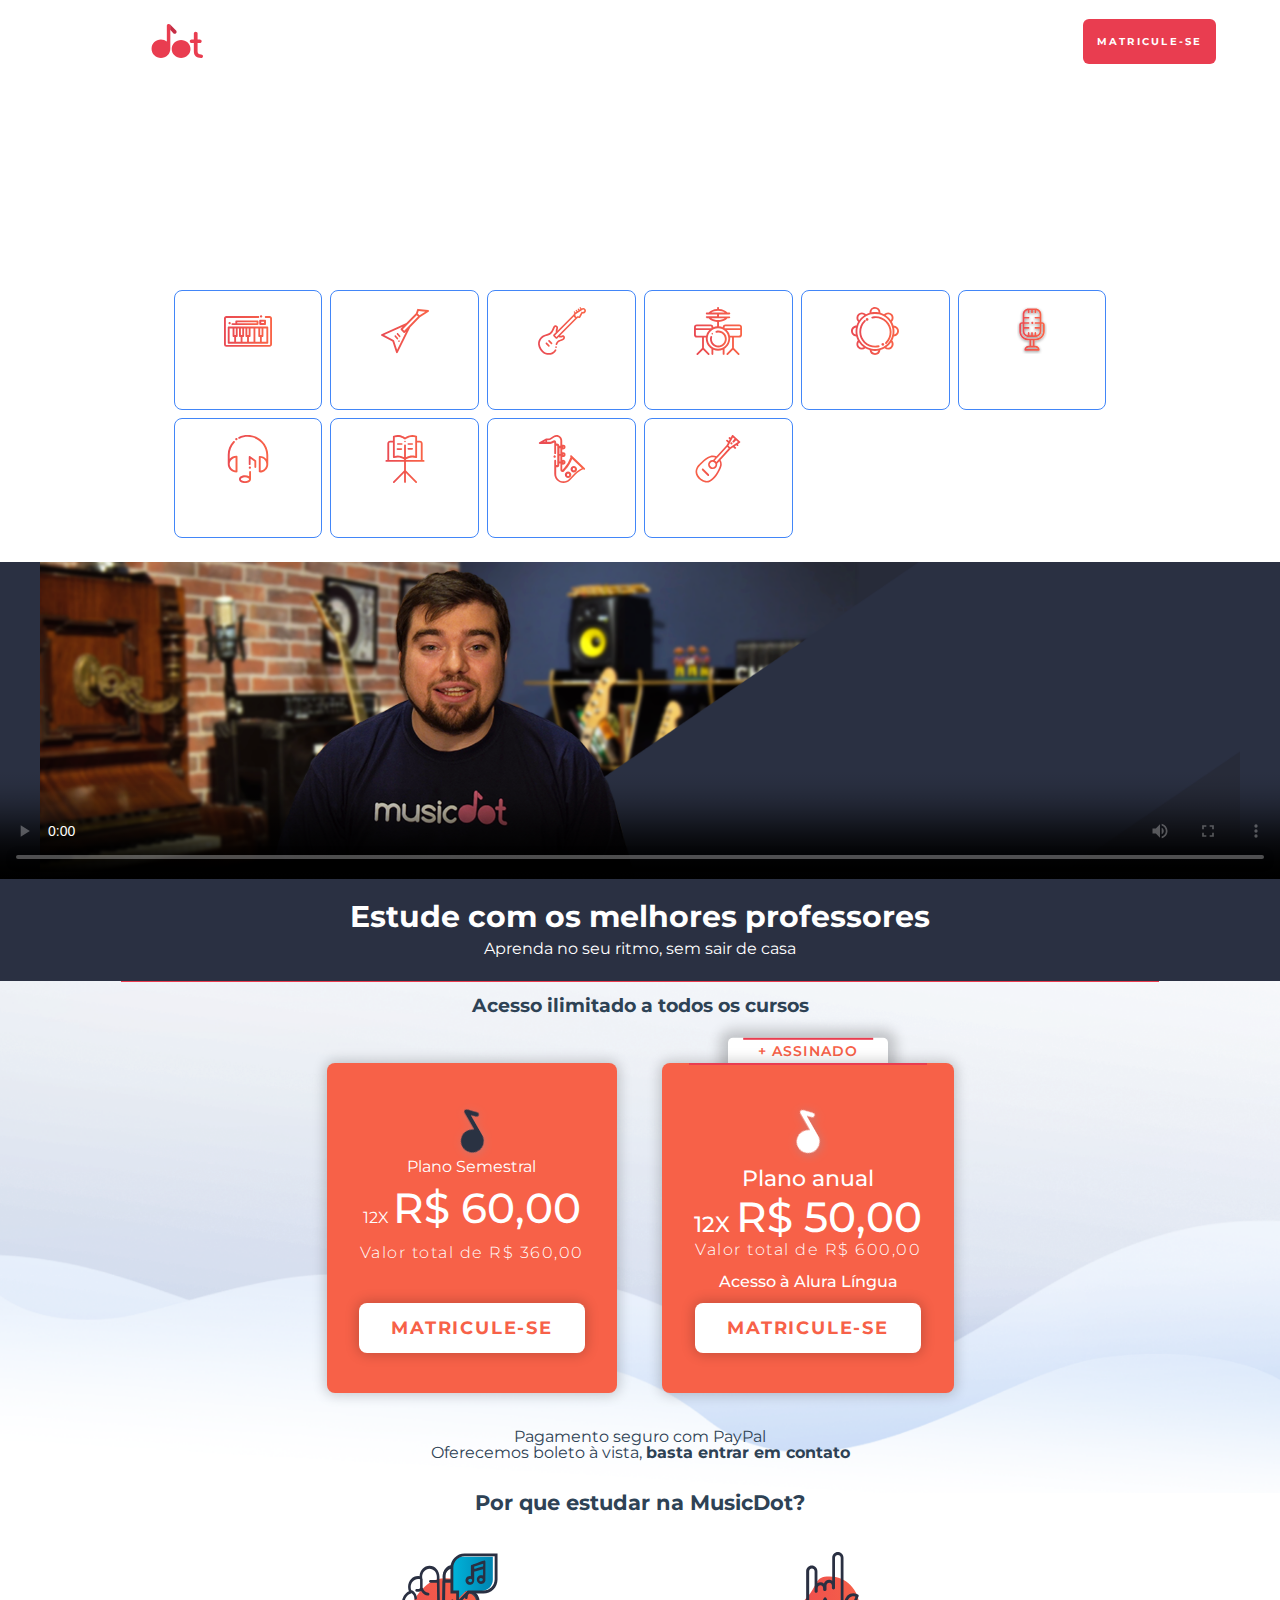
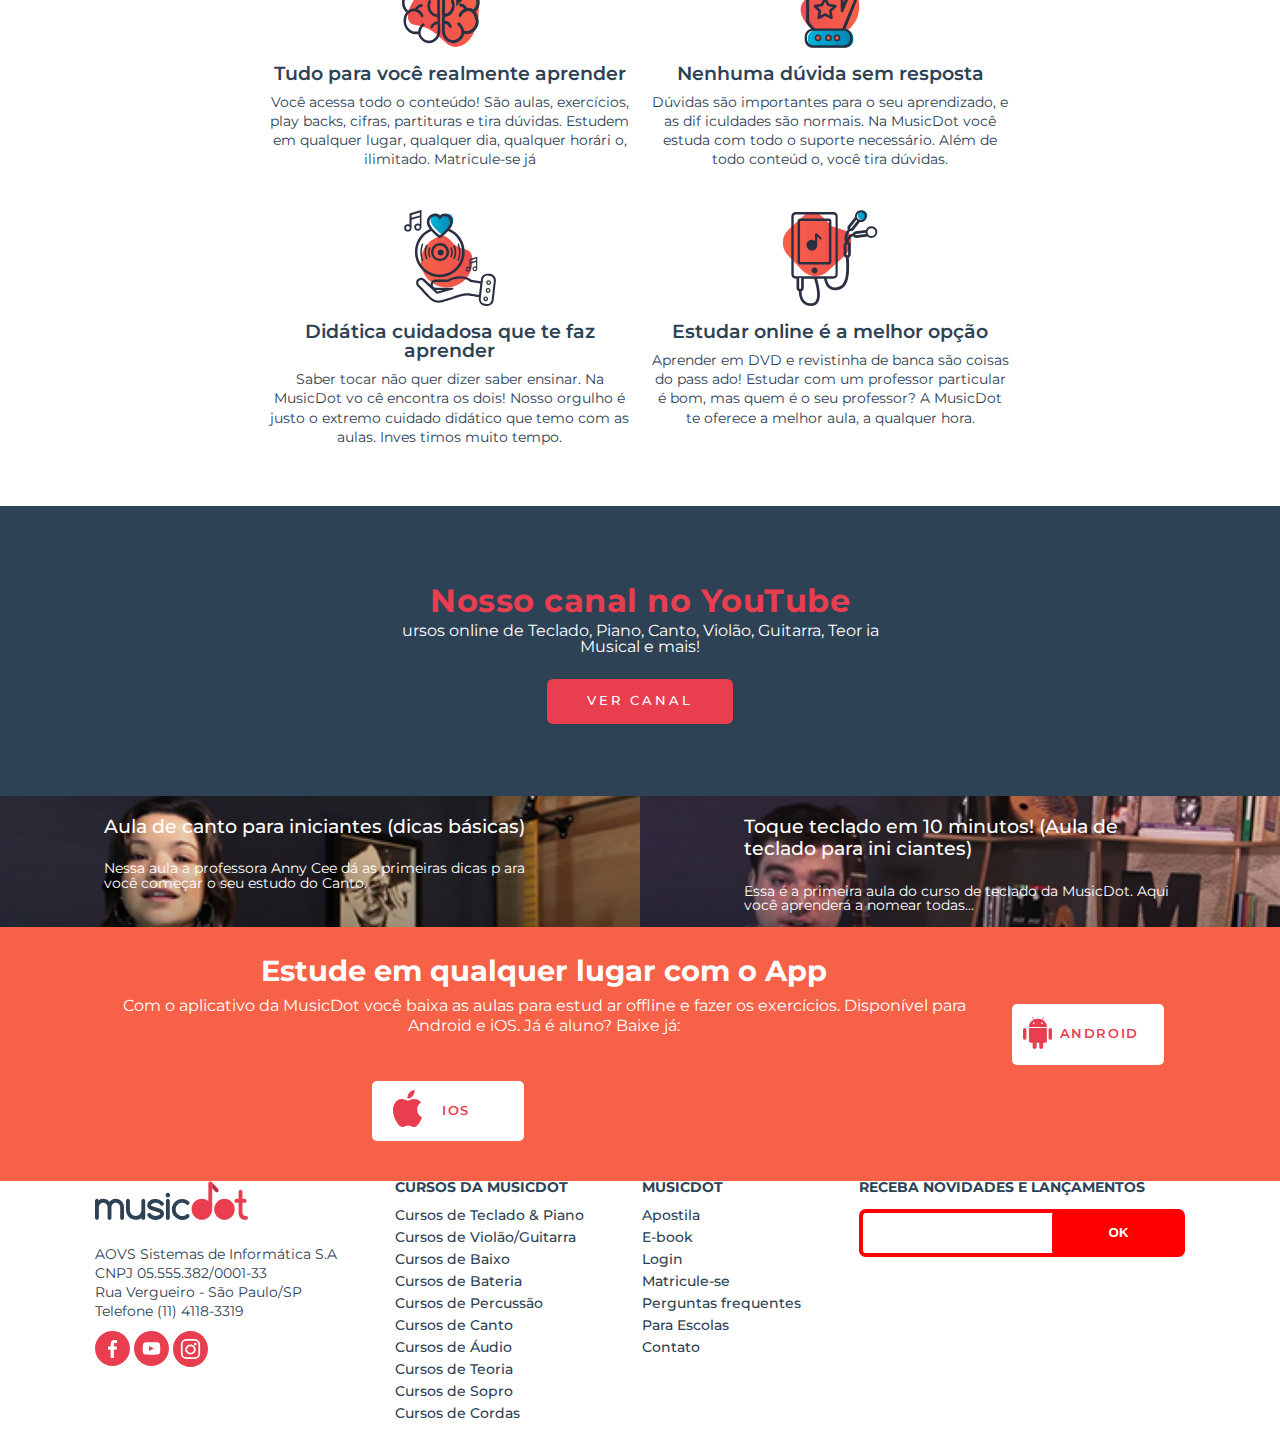
==== index.html @ d60f8418 "first commit" ====
<!DOCTYPE html>
<html lang="en">
<head>
    <meta charset="UTF-8">
    <meta http-equiv="X-UA-Compatible" content="IE=edge">
    <meta name="viewport" content="width=device-width, initial-scale=1.0">
    <title>Document</title>

    <link rel="stylesheet" href="./css/reset.css">
    <link rel="stylesheet" href="./css/container.css">
    <link rel="stylesheet" href="./css/header.css">
    <link rel="stylesheet" href="./css/cursos.css">
    <link rel="stylesheet" href="./css/video.css">
    <link rel="stylesheet" href="./css/planos.css">
    <link rel="stylesheet" href="./css/beneficios.css">
    <link rel="stylesheet" href="./css/chamada-youtube.css">
    <link rel="stylesheet" href="./css/chamada-app.css">
    <link rel="stylesheet" href="./css/footer.css">
    <link rel="preconnect" href="https://fonts.googleapis.com">
    <link rel="preconnect" href="https://fonts.gstatic.com" crossorigin>
    <link href="https://fonts.googleapis.com/css2?family=Montserrat:wght@300;400;500;600;700&display=swap" rel="stylesheet">

</head>
<body>

    <header class="header container">
        <a href="index.html"><img class="header__logo" src="./img/musicdot-logo-light.svg" alt="Logo da Musicdot" title="Página inicial da Musicdot"> </a>
        
        <nav>
            <ul class="header__menu">
                <li class="header__link--menu">
                    <a href="./sobre.html#contato">CONTATO</a>
                </li>
                <li class="header__link--menu">
                    <a href="">ENTRAR</a>
                </li>
                <li class="header__link--menu header__link--matricule">
                    <a href="">MATRICULE-SE</a>
                </li>
            </ul>
        </nav>
            
    </header>

    <main>
        <section class="cursos">
            <article class="cursos__main --big-width">
                <h1 class="cursos__main-title">Cursos online de <strong class="cursos__main__title--destaque">música</strong></h1>
                <p>Comece agora e aprenda sua primeira música em 10 minutos </p>
                <a href="cursos.html" class="cursos__main__matricula button">Matricule-se</a>
            </article>

            <nav>
                <ul class="cursos__list">
                    <li class="curso--teclado-piano">
                        <a href="#">
                            Teclado & Piano
                        </a>
                    </li>

                    <li class="curso--violao-guitarra">
                        <a href="#">
                            Violão & Guitarra
                        </a>
                    </li>

                    <li class="curso--baixo">
                        <a href="#">
                            Baixo
                        </a>
                    </li>

                    <li class="curso--bateria curso--destaque">
                        <a href="#">
                            Bateria
                        </a>
                    </li>

                    <li class="curso--percussao">
                        <a href="#">
                            Percussão
                        </a>
                    </li>

                    <li class="curso--canto curso--destaque2">
                        <a href="#">
                            Canto
                        </a>
                    </li>

                    <li class="curso--audio">
                        <a href="#">
                            Áudio
                        </a>
                    </li>

                    <li class="curso--teoria">
                        <a href="#">
                            Teoria
                        </a>
                    </li>

                    <li class="curso--sopro">
                        <a href="#">
                            Sopro
                        </a>
                    </li>

                    <li class="curso--cordas">
                        <a href="#">
                            Cordas
                        </a>
                    </li>
                </ul>
            </nav>
        </section>

        <section class="video">
            <video controls class="video--mobile" src="./video/video-promocional.mp4" poster="./img/video-principal-mobile.png"></video>
            <video controls class="video--desktop" src="./video/video-promocional.mp4" poster="./img/video-principal.png"></video>
    
            <article class="video__texts">
                <h2 class="texts__title">Estude com os melhores professores</h2>
                <p>Aprenda no seu ritmo, sem sair de casa</p>
            </article>
        </section>

        <section class="planos">
            <h2 class="planos__title">Acesso ilimitado a todos os cursos</h2>
            <article class="cards__plano-anual">
                <span class="plano--destaque">+ Assinado</span>
                <div class="planos__card card--anual">
                    <h3 class="plano__title">Plano anual</h3>
                    <p>12X <span class="valor--destaque">R$ 50,00</span></p>
                    <p>Valor total de R$ 600,00</p>
                    <span>Acesso à Alura Língua</span>
                    <a href="cursos.html" class="cards__button button">Matricule-se</a>
                </div>
            </article>

            <article class="planos__card card--semestral">
                <h3 class="plaons__title">Plano Semestral</h3>
                <p>12X <span class="valor--destaque">R$ 60,00</span></p>
                <p>Valor total de R$ 360,00</p>
                <a href="cursos.html" class="cards__button button">Matricule-se</a>
            </article>

            <article class="planos__pagamentos">
                <p>Pagamento seguro com PayPal</p>
                <p>Oferecemos boleto à vista, <a href="#">basta entrar em contato</a></p>

            </article>
        </section>

        <section class="beneficios">
            <h2 class="beneficios__title">Por que estudar na MusicDot?</h2>
            <ul class="beneficios__list">
                <li class="beneficio--paravoce">
                    <h3 class="beneficio__title">Tudo para você realmente aprender</h3>
                    <p class="beneficio__text">Você acessa todo o conteúdo! São aulas, exercícios, play
                        backs, cifras, partituras e tira dúvidas. Estudem em qualquer lugar, qualquer dia, qualquer horári
                        o, ilimitado. Matricule-se já</p>
                </li>

                <li class="beneficio--duvidas">
                    <h3 class="beneficio__title">Nenhuma dúvida sem resposta</h3>
                    <p class="beneficio__text">Dúvidas são importantes para o seu aprendizado, e as dif
                        iculdades são normais. Na MusicDot você estuda com todo o suporte necessário. Além de todo conteúd
                        o, você tira dúvidas.</p>
                </li>

                <li class="beneficio--didatica">
                    <h3 class="beneficio__title">Didática cuidadosa que te faz aprender</h3>
                    <p class="beneficio__text">Saber tocar não quer dizer saber ensinar. Na MusicDot vo
                        cê encontra os dois! Nosso orgulho é justo o extremo cuidado didático que temo com as aulas. Inves
                        timos muito tempo.</p>
                </li>

                <li class="beneficio--online">
                    <h3 class="beneficio__title">Estudar online é a melhor opção</h3>
                    <p class="beneficio__text">Aprender em DVD e revistinha de banca são coisas do pass
                        ado! Estudar com um professor particular é bom, mas quem é o seu professor? A MusicDot te oferece
                        a melhor aula, a qualquer hora.</p>
                </li>
            </ul>
        </section>

        <section class="chamada__youtube">
            <article class="chamada__youtube__canal youtube__info icon--youtube --big-width">
                <h2 class="canal__title">Nosso canal no YouTube</h2>
                <p class="canal__text">ursos online de Teclado, Piano, Canto, Violão, Guitarra, Teor
                    ia Musical e mais!</p>
                    <a href="https://www.youtube.com/user/musicdotonline" class="canal__button button">Ver Canal</a>
            </article>

            <article class="chamada__youtube__canal chamada__youtube--video1">
                <a href="#" class="video__description">
                    <h2 class="description__title">Aula de canto para iniciantes (dicas básicas)</h2>
                    <p class="description__text">Nessa aula a professora Anny Cee dá as primeiras dicas p
                        ara você começar o seu estudo do Canto.</p>
                </a>
            </article>

            <article class="chamada__youtube__canal chamada__youtube--video2">
                <a href="#" class="video__description">
                    <h2 class="description__title">Toque teclado em 10 minutos! (Aula de teclado para ini
                        ciantes)</h2>
                        <p class="description__text">Essa é a primeira aula do curso de teclado da MusicDot.
                            Aqui você aprenderá a nomear todas...</p>
                </a>
            </article>
        </section>

        <section class="chamada__app">
            <h2 class="app__title">Estude em qualquer lugar com o App</h2>
            <p class="app__text">Com o aplicativo da MusicDot você baixa as aulas para estud
                ar offline e fazer os exercícios. Disponível para Android e iOS. Já é aluno? <strong class="text-destaque">Baixe já:</strong></p>
            <a href="https://play.google.com/store/apps/details?id=br.com.musicdot&hl=en" class="app__button app__download--android button">Android</a>
            <a href="https://apps.apple.com/br/app/musicdot/id1333842849" class="app__button app__download--ios button">iOS</a>
        </section>

    </main>

    <footer class="footer__container container">

        <section class="footer__section footer__section--sobre">
            <img class="footer__logo" src="./img/logo.svg" alt="Logo da Musicdot">
    
            <address class="footer__adress-container">
                <p>AOVS Sistemas de Informática S.A</p>
                <br>
                <p>CNPJ 05.555.382/0001-33</p>
                <br>
                <p>Rua Vergueiro - São Paulo/SP </p>
                <br>
                <p>Telefone (11) 4118-3319</p>
            </address>

            <ul class="footer__social-medias">
                <li class="footer__social-medias--item">
                    <a href="https://www.facebook.com/musicdotonline">
                        <img src="./img/footer-icone-facebook.svg" alt="MusicDot no Facebook">
                    </a>
                </li>

                <li class="footer__social-medias--item">
                    <a href="https://www.youtube.com/user/musicdotonline">
                        <img src="./img/footer-icone-youtube.svg" alt="MusicDot no Instagram">
                    </a>
                </li>

                <li class="footer__social-medias--item">
                    <a href="https://www.instagram.com/musicdotonline">
                        <img src="./img/footer-icone-instagram.svg" alt="MusicDot no Instagram">
                    </a>
                </li>
            </ul>

        </section>

        <section class="footer__section footer__section--cursos">
            <h3 class="footer__title">CURSOS DA MUSICDOT</h3>

            <ul>
                <li class="footer__list-item">
                    <a>Cursos de Teclado & Piano</a>
                </li>
                
                <li class="footer__list-item">
                    <a>Cursos de Violão/Guitarra</a>
                </li>
                
                <li class="footer__list-item">
                    <a>Cursos de Baixo</a>
                </li>

                <li class="footer__list-item">
                    <a>Cursos de Bateria</a>
                </li>
                
                <li class="footer__list-item">
                    <a>Cursos de Percussão</a>                        
                </li>

                <li class="footer__list-item">
                    <a>Cursos de Canto</a>
                </li>

                <li class="footer__list-item">
                    <a>Cursos de Áudio</a>
                </li>

                <li class="footer__list-item">
                    <a>Cursos de Teoria</a>
                </li>

                <li class="footer__list-item">
                    <a>Cursos de Sopro</a>
                </li>

                <li class="footer__list-item">
                    <a>Cursos de Cordas</a>
                </li>
            </ul>


        </section>

        <section class="footer__section footer__section--links">
            <h3 class="footer__title">MUSICDOT</h3>

            <ul>
                <li class="footer__list-item">
                    <a>Apostila</a>
                </li>

                <li class="footer__list-item">
                    <a>E-book</a>
                </li>

                <li class="footer__list-item">
                    <a>Login</a>
                </li>

                <li class="footer__list-item">
                    <a>Matricule-se</a>
                </li>

                <li class="footer__list-item">
                    <a>Perguntas frequentes</a>
                </li>

                <li class="footer__list-item">
                    <a>Para Escolas</a>
                </li>

                <li class="footer__list-item">
                    <a>Contato</a>
                </li>
            </ul>
        </section>

        <section class="footer__section footer__section--email">
            <h3 class="footer__title">RECEBA NOVIDADES E LANÇAMENTOS</h3>

            <form class="footer__form-email">
                <label for="footer__form-email" class="footer__label-email">Seu e-mail pessoal</label>
                <input type="text" name="e-mail" class="footer__input-email">
                <button type="button" role="button" class="footer__input-email-button">OK</button>
            </form>
        </section>

    </footer>
</body>
</html>
---- css/container.css ----
.container{
    padding-left: 5%;
    padding-right: 5%;

}

@media (min-width: 1066px){
    .container{
        padding-left: calc((100%-960px)/2);
        padding-right: calc((100%-960px)/2);
    }
}

@media (min-width: 1440px){
    .container{
        padding-left: calc((100%-120px)/2);
        padding-right: calc((100%-120px)/2);
    }
}
---- css/header.css ----
.header{

    position: absolute;
    top: 0;
    width: 100%;
    box-sizing: border-box;

    text-align: center;
    font-size: 0.6rem;
    font-weight: bold;
    text-transform: uppercase;
    letter-spacing: 0.23em;

    color: #fff;
}

.header__logo{
    padding: 1.5em 0;
    width: 14.5em;
}

.header__menu{
    background-color: #272b3a87;

    display: flex;
    justify-content: space-evenly;
    flex-wrap: wrap;
}

.header__link--menu{
    color: #fff;
    display: inline-block;
}

.header__link--menu a{
    display: inline-block;
    padding: 1.86em 1.42em;
}


@media (min-width: 640px) {
    .header{
        display: flex;
        justify-content: space-between;
        align-items: center;
    }

    .header__logo{
        background-color: transparent;
        padding: 2.5em 0;
    }

    .header__menu{
        background-color: transparent;
    }
    
}

@media (min-width: 770px){

    .header__link--matricule{
        background-color: #e93d50;
        margin-left: 1.42em;
        border-radius: 6px;
    }

}
---- css/cursos.css ----
.--max-width{
    width: 100%;
}

.--big-width{
    width: 80%;
}

.button{
    font-size: .8rem;
    font-weight: 500;
    letter-spacing: 2.9px;
    text-transform: uppercase;
    padding: 1rem 40px;
    margin-top: .5rem;
    margin-bottom: .5rem;
    border-radius: 6px;
    transition: .25s;
}

.button :hover{
    transform: translate(0, 0.22rem);
    transition: .25s;
}

.cursos{
    color: #fff;
    text-align: center;
    background-image: url(../img/home-background-mobile.png);
    background-size: cover;
    padding-top: 9.5rem;
    display: flex;
    flex-direction: column;
    align-items: center;
}

.cursos__main{
    display: flex;
    flex-direction: column;
    align-items: center;
}

.cursos__main__title{
    color: #e93d50;
    font-weight: 700;
    font-size: 1.2rem;
    margin-bottom: .3rem;
}

.cursos__main__title--destaque{
    color: #fff;
}

.cursos__main p{
    font-weight: 500;
    line-height: 1.3;
    margin: 1rem 0;
}

.cursos__main__matricula{
    color: #fff;
    background-color: #e93d50;
}

.cursos__list{
    font-size: 0.7rem;
    font-weight: 600;
    margin-top: 1rem;
    margin-bottom: 1rem;
    display: grid;
    grid-template-columns: 7rem 7rem;
    grid-template-rows: repeat(5, 4.5rem);
    grid-gap: 0.5rem;
    text-align: center;
}

.cursos__list li{
    border: 1px solid #4286f8;
    border-radius: 8px;
    box-sizing: border-box;
    display: flex;
    justify-content: space-around;
    align-items: center;
    background-repeat: no-repeat;
    background-size: 2rem 2 rem;
    background-position: top .6rem center;
    padding-top: 2.5rem;
    transition: .25s;
}

.cursos__list :hover{
    transform: translate(0, .22rem);
    background-color: rgba(66, 134, 244, 0.337);
    transition: .25s;
}

.curso--teclado-piano{
    background-image: url("../img/icone-teclado-piano.svg");
}

.curso--violao-guitarra{
    background-image: url("../img/icones-violao-guitarra.svg");
}

.curso--baixo{
    background-image: url("../img/icones-baixo.svg");
}

.curso--bateria{
    background-image: url("../img/icones-bateria.svg");
}

.curso--percussao{
    background-image: url("../img/icones-percussao.svg");
}

.curso--canto{
    background-image: url("../img/icones-canto.svg");
}

.curso--audio{
    background-image: url("../img/icones-audio.svg");
}

.curso--teoria{
    background-image: url("../img/icones-teoria.svg");
}

.curso--sopro{
    background-image: url("../img/icones-sopro.svg");
}

.curso--cordas{
    background-image: url("../img/icone-cordas.svg");
}

.cursos__list img{
    width: 2rem;
    height: 2rem;
    margin-bottom: 5px;
}

@media(min-width: 768px){
    .cursos{
        padding: 6rem 5% 0;
        background-image: url(../img/home-background.png);
    }

    .cursos__main{
        width: 300px;
        align-items: flex-start;
        align-self: flex-start;
        text-align: left;
    }

    .cursos__main-title{
        font-size: 2rem;
    }

    .cursos__main__matricula{
        display: none;
    }

    .cursos__list{
        grid-template-columns: repeat(5, 7rem);
        grid-template-rows: 5.5rem 5.5rem 5.5rem;
        gap: 8.rem;
    }

    .cursos__list li{
        background-repeat: no-repeat;
        background-size: 2rem 2 rem;
        background-position: top 1rem center;
        padding-top: 2.5rem;       
    }

    .cursos__list .cursos--destaque{
        order: -1;
        grid-area: 1/1/span 3/3;
        padding-top: 5.5rem;
        background-size: 6rem 6rem;
        background-position: top 3.6rem center;
    }
}

@media (min-width: 1200px){
    .cursos{
        padding: 7rem 10% 0;
    }

    .cursos__main{
        width: 450px;
    }

    .cursos__main-title{
        font-size: 2.5rem;
    }

    .cursos__list{
        grid-template-columns: repeat(6, 9.3rem);
        grid-template-rows: 7.5rem 7.5rem;
        margin-top: 1.5rem;
        margin-bottom: 1.5rem;
    }
    
    .cursos__list li{
        background-repeat: no-repeat;
        background-size: 3rem 3rem;
        background-position: top 1rem center;
        padding-top: 2.5rem;
    }

    .cursos__list .cursos--destaque{
        order: -1;
        grid-area: 1/1/span 2/2;
        padding-top: 6rem;
        background-size: 6rem 6rem;
        background-position: top 3.6rem center;
    }

    .cursos__list p{
        font-size: 0.9rem;
    }

    .curso--destaque2 .img--destaque2{
        width: 6rem;
        height: 6rem;
        margin-bottom: .8rem;
    }
}

@media (min-width: 1440px){
    .cursos__list{
        grid-template-columns: repeat(6, 11rem);
    }
}

@media (min-width: 1600px){
    .cursos__list{
        grid-template-columns: repeat(6, 13rem);
    }

    .cursos__list img{
        width: 3rem;
        height: 3rem;
        margin-bottom: 10px;
    }
}
---- css/video.css ----
.video{
    display: flex;
    flex-direction: column;
    align-items: center;
    text-align: center;
    color: #fff;
    background-color: #2a3042;
}

.video--mobile{
    width: 100%;
    height: 8.9rem;
}

.video--desktop{
    display: none;
}

.video__texts{
    margin-top: 1rem;
    margin-bottom: 1rem;
    position: relative;
    padding-top: 0 10%;
    box-sizing: border-box;
}

.texts__title{
    font-weight: 700;
    font-size: 1.2rem;
    margin-bottom: 0.3rem;
    margin-bottom: 0.5rem;
}

.texts__title ::first-line{
    color: #e93d50;
}

@media(min-width: 768px){
    .video--mobile{
        display: none;
    }

    .video--desktop{
        display: block;
        width: 100%;
        height: 12.8rem;
    }

    .texts__title{
        font-size: 1.5rem;
    }
}

@media(min-width: 1200px){
    .video--desktop{
        height: 19.8rem;
    }

    .video__texts{
        margin-top: 1.5rem;
        margin-bottom: 1.5rem;
    }

    .video__texts::before{
        width: 5rem;
        height: 5rem;
    }

    .texts__title{
        font-size: 1.9rem;
    }
}

@media(min-width: 1600px){
    .video--desktop{
        height: 26.8rem;
    }
}
---- css/planos.css ----
.planos{
    background-image: url(../img/planos-background-mobile.png);
    background-size: cover;
    background-repeat: no-repeat;
    text-align: center;
    padding-top: 15px;
    padding-bottom: 1.8rem;
    display: grid;
    justify-items: center;
    position: relative;
}

.planos ::before{
    content: "";
    width: 81%;
    height: 0.1rem;
    background-color: #e93d50;
    position: absolute;
    top: 0;
    left: 50%;
    transform: translate(-50%, 0);
}

.planos__title{
    font-size: 0.85rem;
    font-weight: 700;
    margin-bottom: 2rem;
}

.planos__card{
    background-color: #f76148;
    border-radius: 8px;
    margin-bottom: 1.3rem;
    color: #fff;
    padding: 4rem 1rem 1rem;
    display: flex;
    flex-direction: column;
    align-items: center;
    box-shadow: 0 0 0.8rem .1rem rgba(0, 0, 0, 0.2);
    background-repeat: no-repeat;
    background-size: 1.7rem;
    background-position: top 1.5rem center;
}

.card--anual{
    background-image: url("../img/simbolo-musidot-branco.svg");
}

.card--semestral{
    background-image: url("../img/simbolo-musidot-dark.svg");
}

.plano__title{
    margin: 8px 0;
}

.planos__card p + p{
    font-weight: 300;
    margin-top: 0.2rem;
    letter-spacing: 1.5px;
}

.plano__title, .plano__title + p {
    font-size: 1rem;
    font-weight: 500;
}

.valor--destaque{
    font-size: 2rem;
    font-weight: 700;
}

.planos__card span{
    font-weight: 500;
}

.cards__button{
    color: #f76148;
    text-transform: uppercase;
    letter-spacing: 1.8px;
    font-weight: 600;
    border-radius: 8px;
    margin-top: 0.8rem;
    padding: 1rem 2rem;
    background-color: #fff;
    box-shadow: 0 0 0.8rem 0.1rem rgba(0, 0, 0, 0.2);
}

.card--anual{
    position: relative;
    z-index: 2;
}

.plano--destaque{
    color: #f76148;
    font-weight: 600;
    text-transform: uppercase;
    letter-spacing: 1.1px;
    width: 8rem;
    padding: 0.4rem 0 0.8rem;
    border-radius: 5px;
    box-shadow: 0 0 0.8rem 0.5rem rgba(0, 0, 0, 0.2);
    background-color: #fff;
    position: absolute;
    transform: translate(-50%, -65%);
    z-index: 1;
}

.card--anual p+p, .card--semestral p+p{
    margin-bottom: 1rem;
}

.planos > p{
    width: 250px;
    font-size: 0.6rem;
    font-weight: 600;
    line-height: 18px;
}

.planos a{
    font-weight: 700;
}

@media(min-width: 768px){
    .planos{
        grid-template-columns: 20rem 20rem;
        grid-template-areas: 
            "header header"
            "card1 card2"
            "footer footer";
        gap: 1rem;
        justify-content: center;
        padding-bottom: 2rem;
        background-image: url("../img/planos-background.png");
        background-size: cover;
    }

    .planos__title{
        grid-area: header;
    }

    .cards__plano-anual{
        grid-area: card2;
    }

    .card--semestral{
        grid-area: card1;
    }

    .planos__pagamentos{
        grid-column: span 2;
    }

    .planos__mais-assinado{
        font-size: 8rem;
    }

    .planos__card{
        padding: 6rem 2rem 2rem;
        justify-content: space-between;
        background-size: 2.5rem;
        background-position: top 2.5rem center;
    }

    .planos__card img{
        width: 2.5rem;
    }

    .plano__title, .plano__title +p{
        font-size: 1.4rem;
        font-weight: 500;
    }

    .valor--destaque{
        font-size: 2.6rem;
        font-weight: 700;
    }

    .plano--destaque{
        font-size: 0.6rem;
    }

    .cards__button{
        font-size: 1.1rem;
        transition: 0.25s;
    }

    .planos > p{
        font-size: 0.9rem;
        font-weight: 600;
        line-height: 18px;
    }
}

@media(min-width: 1200px){
    .planos__title{
        font-size: 1.2rem;
    }

    .plano--destaque{
        font-size: 0.9rem;
        width: 10rem;
        transform: translate(-50%, -75%);
    }
}
---- css/beneficios.css ----
.beneficios{
    text-align: center;
    margin-bottom: 2rem;
    padding: 0 10%;
    display: flex;
    flex-direction: column;
    align-items: center;
}

.beneficios__title{
    font-size: 1rem;
    font-weight: 700;
}

.beneficios__list li{
    padding-top: 5.5rem;
    background-repeat: no-repeat;
    background-size: 4rem 4rem;
    background-position: top 20px center;
}

.beneficio--paravoce{
    background-image: url(../img/icone-beneficios-tudo-para-voce.svg);
}

.beneficio--duvidas{
    background-image: url(../img//icone-beneficios-nenhuma-duvida.svg);
}

.beneficio--didatica{
    background-image: url(../img/icone-beneficios-didatica-cuidadosa.svg);
}

.beneficio--online{
    background-image: url(../img//icone-beneficios-online.svg);
}

.beneficio__title{
    font-size: 0.8rem;
    font-weight: 600;
    margin-top: 1rem;
    margin-bottom: 0.2rem;
}

.beneficio__text{
    line-height: 1rem;
}

@media(min-width: 768px){
    .beneficios{
        margin-bottom: 3.7rem;
    }

    .beneficios__list{
        display: grid;
        grid-template-columns: 17.5rem 17.5rem;
        gap: 1rem;
    }

    .beneficios__title{
        margin-bottom: 1.1rem;
    }

    .beneficio__text{
        font-size: 0.8rem;
    }
}

@media(min-width:1200px){
    .beneficios__title{
        font-size: 1.3rem;
    }

    .beneficios__list{
        gap: 1.3rem;
        grid-template-columns: 22.5rem 22.5rem;
    }

    .beneficios__list li{
        padding-top: 7.25rem;
        background-size: 6rem 6rem;
    }

    .beneficio__title{
        font-size: 1.2rem;
        margin-bottom: 0.6rem;
    }

    .beneficio__text{
        font-size: 0.9rem;
        line-height: 1.2rem;
    }
}
---- css/chamada-youtube.css ----
.chamada__youtube{
    background-color: #2e4255;
    display: grid;
    justify-items: center;
}

.chamada__youtube__canal{
    color: #fff;
    display: flex;
    flex-direction: column;
    align-items: center;
    text-align: center;
    padding: 1.2rem 2rem 0.9rem;
    position: relative;
    box-sizing: border-box;
}

.icon--yotube ::before{
    content: "";
    width: 3rem;
    height: 3rem;
    background-image: url("../img/icone-youtube.svg");
    background-size: 100%;
    background-repeat: no-repeat;
    position: absolute;
    top: 0;
    left: 50%;
    transform: translate(-50%, -50%);
}

.canal__title{
    color: #e93d50;
    font-size: 1rem;
    font-weight: 700;
    margin-top: 0.9rem;
    margin-bottom: 0.1rem;
    letter-spacing: 0.5px;
}

.canal__text{
    font-size: 0.6rem;
    line-height: 12px;
    margin-bottom: 1rem;
}

.canal__button{
    color: #fff;
    background-color: #e93d50;
}

.video__description{
    width: 85%;
}

.description__title{
    font-size: 0.9rem;
    font-weight: 500;
    line-height: 15px;
    margin-bottom: 0.5rem;
}

.description__title ::before{
    content: "";
    width: 3rem;
    height: 3rem;
    background-image: url("../img/play-button.svg");
    background-size: 100%;
    display: block;
    margin: 1.2rem auto 1rem;
}

.chamada__youtube--video1{
    background-image: url("../img/videos-thumbnail-video1.png");
}

.chamada__youtube--video2{
    background-image: url("../img/videos-thumbnail-video2.png");
}

.chamada__youtube--video1, .chamada__youtube--video2{
    background-size: cover;
    width: 100%;
}

@media(min-width:768px){
    .chamada__youtube{
        grid-template-columns: 1fr 1fr;
        grid-template-areas:
        "chamada chamada"
        "video1 video2";
    }

    .youtube__info{
        padding: 2rem 17%;
        box-sizing: border-box;
        grid-area: chamada;
    }

    .--icon-youtube ::before{
        width: 5rem;
        height: 5rem;
    }

    .chamada__youtube--video1{
        grid-area: video1;
    }

    .chamada__youtube--video2{
        grid-area: video2;
    }

    .canal__title{
        font-size: 1.5rem;
    }

    .description__text{
        font-size: 0.8rem;
    }
}

@media(min-width:1200px){
    .youtube__info{
        padding: 4rem 20%;
    }

    .icon--yotube ::before{
        width: 6rem;
        height: 6rem;
    }

    .canal__title{
        font-size: 2rem;
        margin-bottom: 0.4rem;
    }

    .canal__text{
        font-size: 1rem;
        line-height: 1rem;
    }

    .video__description{
        width: 75%;
        text-align: left;
    }

    .description__title{
        font-size: 1.2rem;
        line-height: 1.4rem;
        margin-bottom: 1.5rem;
    }

    .description__text{
        font-size: 0.9rem;
    }
}
---- css/chamada-app.css ----
.chamada__app{
    color: #fff;
    text-align: center;
    background-color: #f76148;
    padding: 2rem 7.5%;
    display: grid;
    grid-template-columns: 1fr 1fr;
    grid-template-rows: auto;
    justify-items: center;
}

.app__title{
    font-size: 1.2rem;
    font-weight: 700;
    margin-bottom: 0.8rem;
    line-height: 24px;
    grid-column-end: span 2;
}

.app__text{
    line-height: 20px;
    margin-bottom: 15px;
    grid-column-end: span 2;
}

.text__destaque{
    font-weight: 600;
}

.chamada__app__button--wrapper{
    display: flex;
    justify-content: space-evenly;
}

.app__button{
    color: #e93d50;
    font-weight: 600;
    letter-spacing: 1.6px;
    text-transform: uppercase;
    background-color: #fff;
    border: none;
    border-radius: 5px;
    width: 5.9rem;
    padding: 1rem 0 1rem 1rem;
    box-sizing: border-box;
    font-size: 0.5rem;
    background-size: 1.2rem;
    background-repeat: no-repeat;
}

.app__download--android{
    background-image: url("../img/icone-android-logo.svg");
    background-position: left 0.5rem center;
    padding-left: 1.4rem;
}

.app__download--ios{
    background-image: url("../img/icone-apple-logo.svg");
    background-position: left 1rem top 0.4rem;
}

.app--icon{
    width: 1.2rem;
    height: 1.2rem;
    margin-right: 0.2rem;
    vertical-align: middle;
}

@media(min-width: 768){
    .chamada__app{
        background-image: url("../img/mockup-app.png");
        background-size: 12rem;
        background-position: left 20% center;
        background-repeat: no-repeat;
        padding: 5rem 20%;
        grid-template-columns: 1fr 9rem 9rem;
        column-gap: 1rem;
        grid-template-rows:
        ". titulo titulo"
        ". texto texto"
        ". android ios";
    }

    .app__title{
        font-size: 1.5rem;
        line-height: 29px;
        grid-area: titulo;
    }

    .app__text{
        line-height: 28px;
        grid-area: texto;
    }

    .app__download--android{
        grid-area: android;
        justify-self: flex-end;
    }

    .app__download--ios{
        grid-area: ios;
        justify-self: flex-start;
    }
}

@media(min-width:1200px){
    .chamada__app{
        grid-template-columns: 1fr 12rem 12rem;
    }

    .app__title{
        font-size: 1.8rem;
    }

    .app__button{
        width: 9.5rem;
        font-size: 0.8rem;
        background-size: 1.8rem;
        padding: 1.5rem 0 1.5rem 1rem;
    }

    .app__download--android{
        background-position: left 0.7rem top 0.8rem;
        padding-left: 1.4rem;
    }

    .app__download--ios{
        background-position: left 1.3rem top 0.6rem;
    }
}
---- css/footer.css ----
.footer__container{
    text-align: center;
}

.footer__logo{
    width: 11.25em;
    margin-bottom: 1em;
}

.footer__container > *{
    display: inline-block;
    margin: 1em auto;
}

.footer__section > a {
    display: inline-block;
}

.footer__adress-container{
    margin: 1.2em 0;
}

.footer__adress-container p{
    line-height: 0.4em;
}

.footer__social-medias{
    display: flex;
    justify-content: center;
    margin-top: 1em;
}

.footer__social-medias--item{
    width: 2.62em;
    margin-right: 0.25em;
}

.footer__social-medias--item img{
    width: 100%;
}

.footer__title{
    margin-bottom: 1em;

    font-size: 1.45em;
    font-weight: bold;
    text-transform: uppercase;
}

.footer__list-item{
    font-weight: 500;
    margin: 0.625em 0;
}

.footer__form-email{
    display: flex;
    width: 100%;
    justify-content: center;
    box-sizing: border-box;
}

.footer__label-email{
    display: none;
}

.footer__input-email{
    height: 3em;
    width: 15em;
    padding: 0;
    border: 0.3em solid red;
    border-right: 0;
    border-radius: 0.5em;

}

.footer__input-email-button{
    width: 10em;
    margin-left: -0.8em;
    color: white;
    font-weight: bold;
    background-color: red;
    border: none;
    border-radius: 0.5em;
}

@media (max-width: 640px) {
    .footer__section + .footer__section{
        margin-top: 2em;
    }
}

@media (min-width: 640px) and (max-width: 1200px) {
    .footer__container{
        display: flex;
        flex-wrap: wrap;
        justify-content: space-between;

        font-size: 1rem;
    }

    .footer__section--sobre
    .footer__section--cursos
    .footer__section--links
    .footer__section--email{
        width: 45%;
    }
    
    .footer__section--cursos{
        order: 1;
        margin: 0;
    }

    .footer__section--links{
        order: 2;
        margin: 0;
    }

    .footer__section--sobre{
        order: 3;
        margin-top: 2em;
    }

    .footer__section--email{
        order: 4;
        margin-top: 2em;
    }

}

@media (min-width: 1200px){
 
    .footer__container{
        display: flex;
        justify-content: space-between;

        font-size: 0.85rem;

        text-align: left;
    }

    .footer__title{
        font-size: 1em;
    }

    .footer__social-medias{
        justify-content: left;
    }
    
    .footer__section{
        margin-top: 0;
    }

    .footer__section + .footer__section{
        margin-left: 2em;
    }
    
}
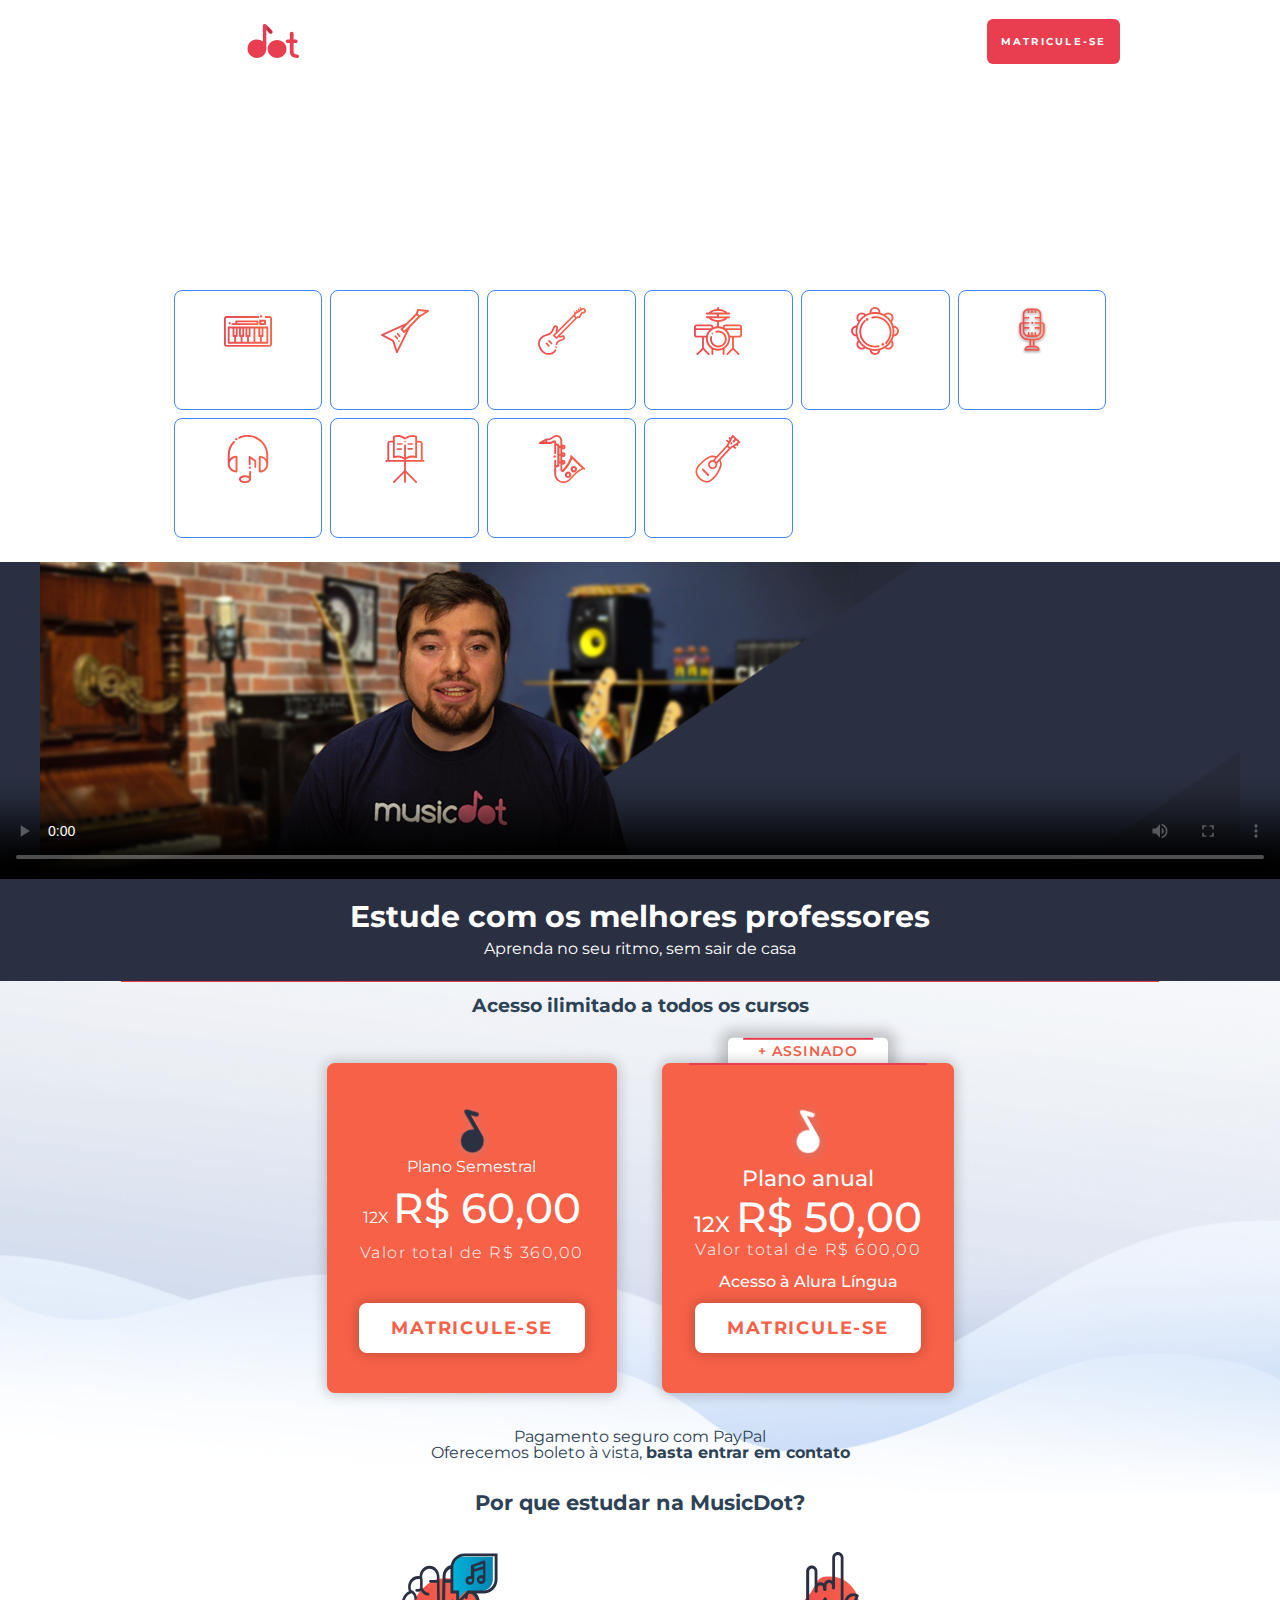
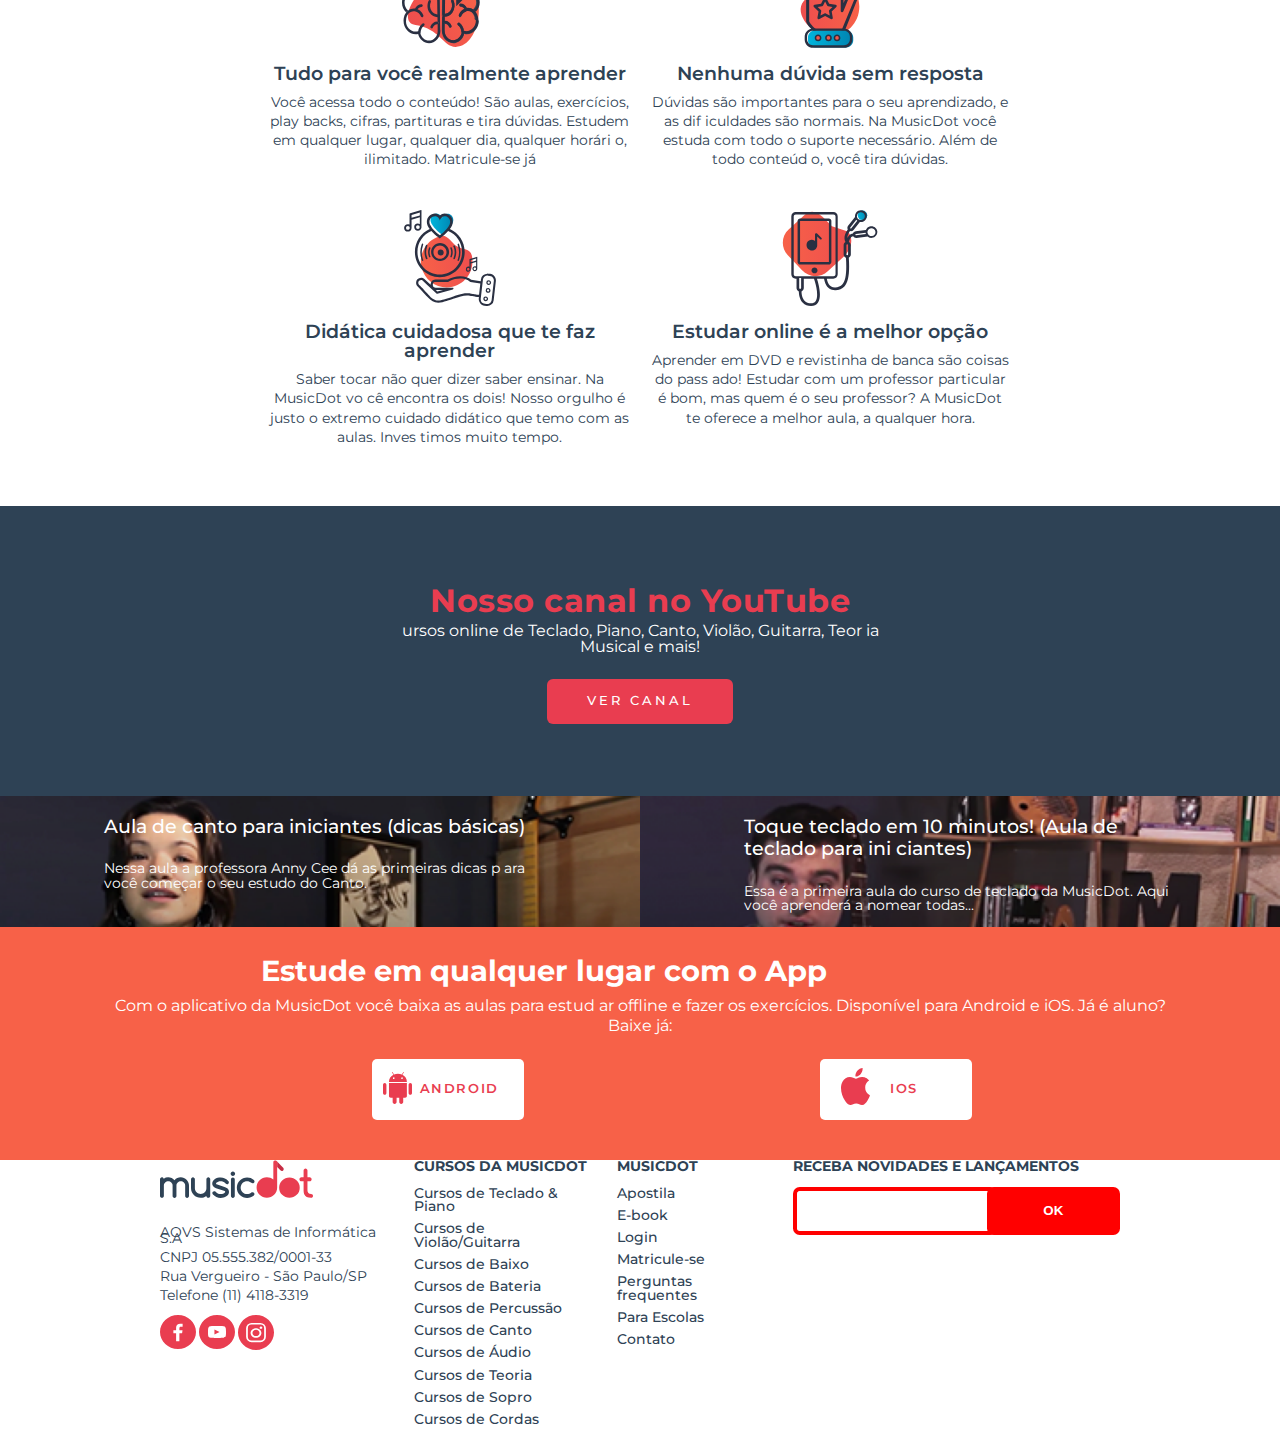
==== commit eaa143e3: "corrige os bugs do first commit, conforme indicado no README" ====
--- a/index.html
+++ b/index.html
@@ -4,7 +4,8 @@
     <meta charset="UTF-8">
     <meta http-equiv="X-UA-Compatible" content="IE=edge">
     <meta name="viewport" content="width=device-width, initial-scale=1.0">
-    <title>Document</title>
+    <title>MusicDot</title>
+    <link href="./img/favicon.ico" rel="icon">
 
     <link rel="stylesheet" href="./css/reset.css">
     <link rel="stylesheet" href="./css/container.css">
--- a/css/container.css
+++ b/css/container.css
@@ -6,14 +6,14 @@
 
 @media (min-width: 1066px){
     .container{
-        padding-left: calc((100%-960px)/2);
-        padding-right: calc((100%-960px)/2);
+        padding-left: calc((100% - 960px)/2);
+        padding-right: calc((100% - 960px)/2);
     }
 }
 
 @media (min-width: 1440px){
     .container{
-        padding-left: calc((100%-120px)/2);
-        padding-right: calc((100%-120px)/2);
+        padding-left: calc((100% - 1200px)/2);
+        padding-right: calc((100% - 1200px)/2);
     }
 }--- a/css/cursos.css
+++ b/css/cursos.css
@@ -82,7 +82,7 @@
     justify-content: space-around;
     align-items: center;
     background-repeat: no-repeat;
-    background-size: 2rem 2 rem;
+    background-size: 2rem 2rem;
     background-position: top .6rem center;
     padding-top: 2.5rem;
     transition: .25s;
@@ -169,7 +169,7 @@
 
     .cursos__list li{
         background-repeat: no-repeat;
-        background-size: 2rem 2 rem;
+        background-size: 2rem 2rem;
         background-position: top 1rem center;
         padding-top: 2.5rem;       
     }
--- a/css/chamada-app.css
+++ b/css/chamada-app.css
@@ -20,7 +20,7 @@
 .app__text{
     line-height: 20px;
     margin-bottom: 15px;
-    grid-column-end: span 2;
+    grid-column-end: span 3;
 }
 
 .text__destaque{
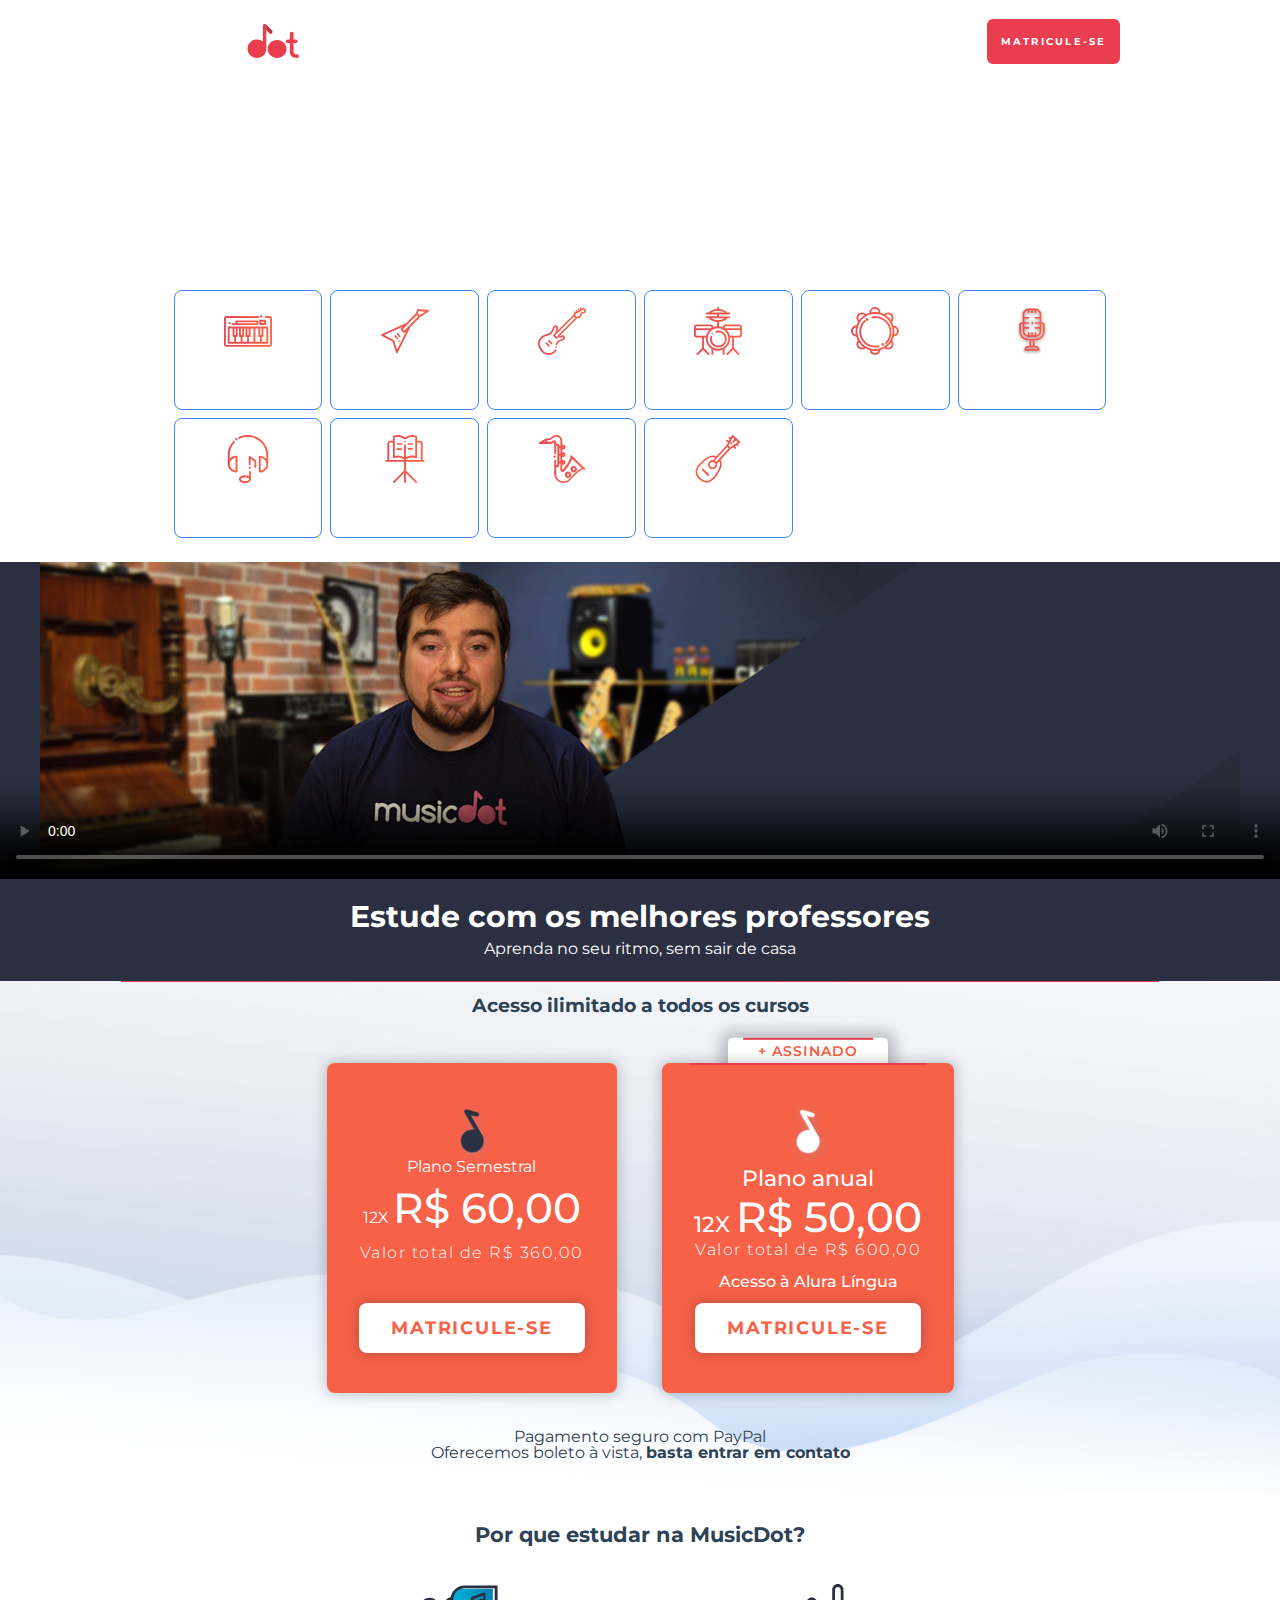
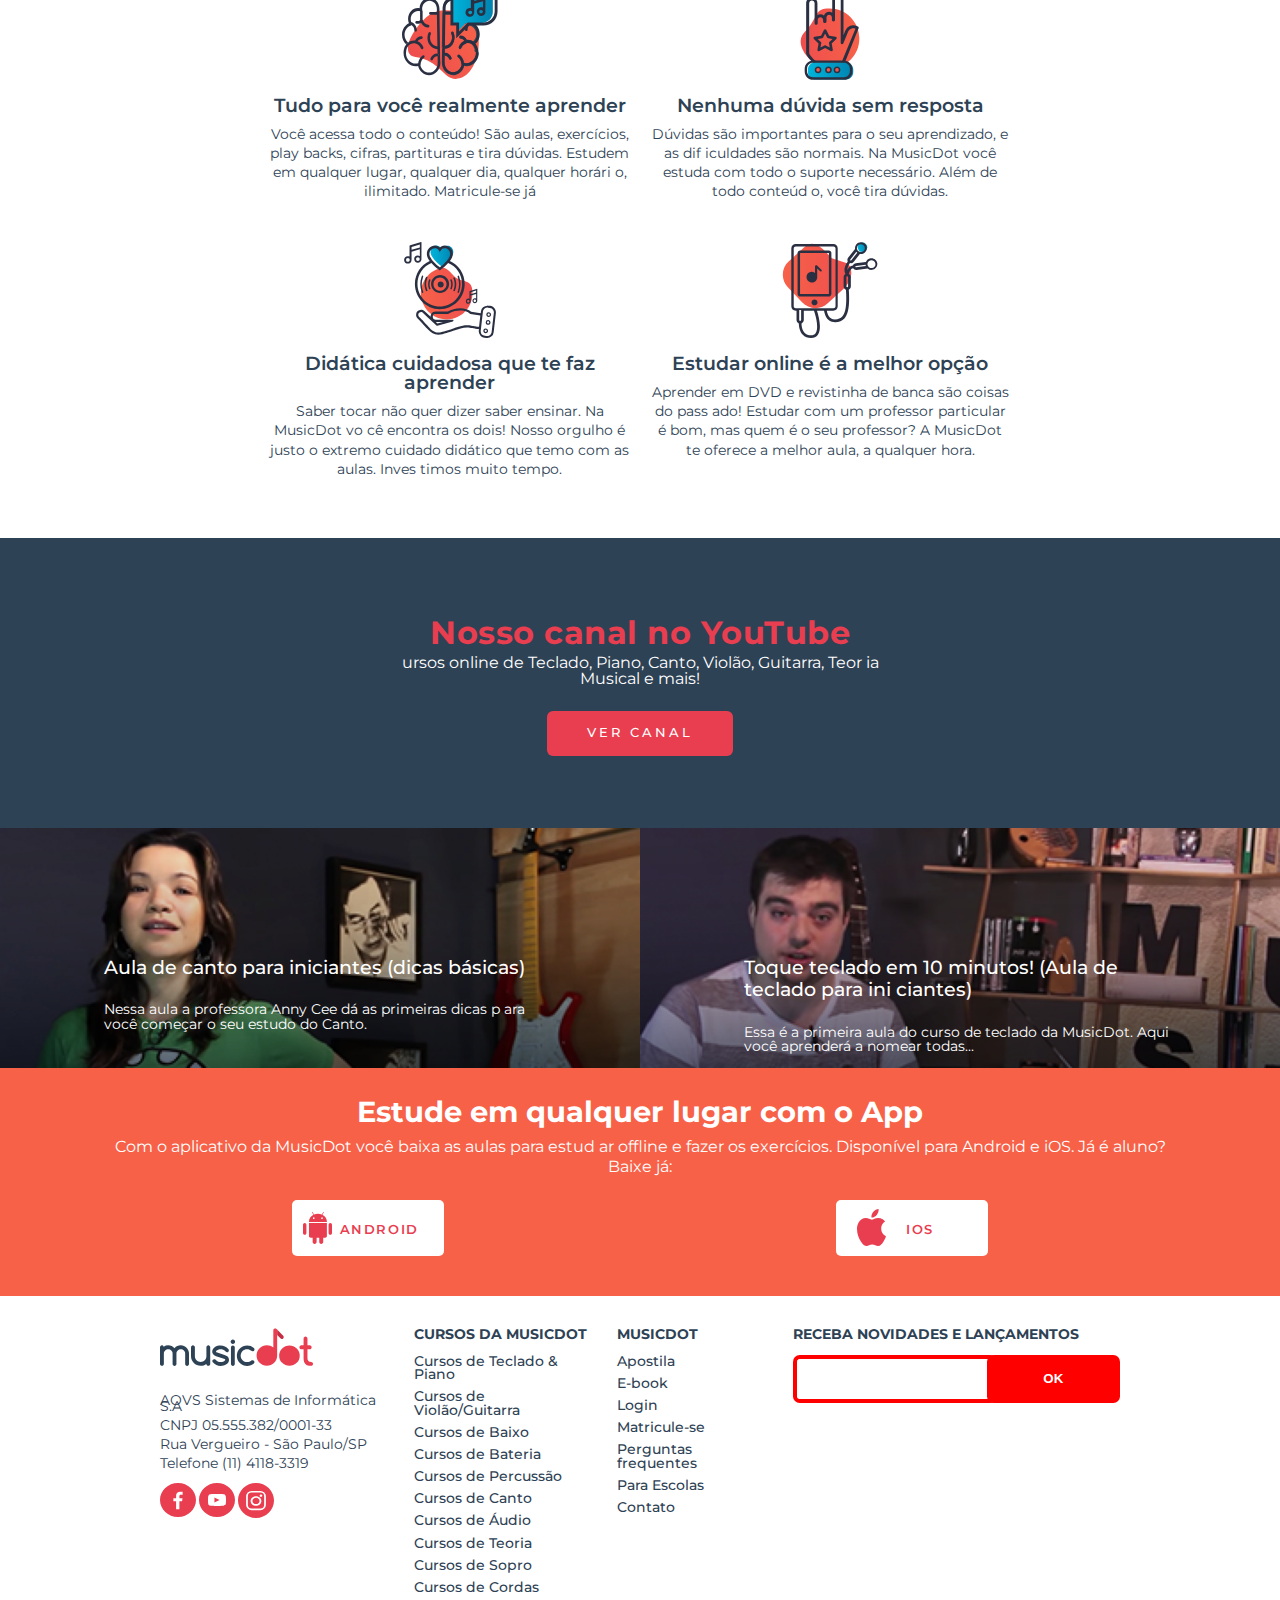
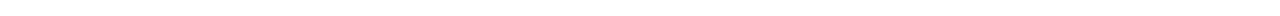
==== commit 21907dd4: "Ajustes no projeto por Raphael" ====
--- a/index.html
+++ b/index.html
@@ -44,6 +44,7 @@
     </header>
 
     <main>
+
         <section class="cursos">
             <article class="cursos__main --big-width">
                 <h1 class="cursos__main-title">Cursos online de <strong class="cursos__main__title--destaque">música</strong></h1>
--- a/css/container.css
+++ b/css/container.css
@@ -1,3 +1,10 @@
+:root{
+    --main-color-header: #272b3a87;
+    --main-color-red: #e93d50;
+    --main-color-white: #fff;
+    --main-color-plano: #f76148;
+}
+
 .container{
     padding-left: 5%;
     padding-right: 5%;
--- a/css/header.css
+++ b/css/header.css
@@ -1,3 +1,5 @@
+@import url(./container.css);
+
 .header{
 
     position: absolute;
@@ -11,7 +13,7 @@
     text-transform: uppercase;
     letter-spacing: 0.23em;
 
-    color: #fff;
+    color: var(--main-color-white);
 }
 
 .header__logo{
@@ -20,7 +22,7 @@
 }
 
 .header__menu{
-    background-color: #272b3a87;
+    background-color: var(--main-color-header);
 
     display: flex;
     justify-content: space-evenly;
@@ -28,7 +30,7 @@
 }
 
 .header__link--menu{
-    color: #fff;
+    color: var(--main-color-white);
     display: inline-block;
 }
 
@@ -59,7 +61,7 @@
 @media (min-width: 770px){
 
     .header__link--matricule{
-        background-color: #e93d50;
+        background-color: var(--main-color-red);
         margin-left: 1.42em;
         border-radius: 6px;
     }
--- a/css/cursos.css
+++ b/css/cursos.css
@@ -24,7 +24,7 @@
 }
 
 .cursos{
-    color: #fff;
+    color: var(--main-color-white);
     text-align: center;
     background-image: url(../img/home-background-mobile.png);
     background-size: cover;
@@ -41,14 +41,14 @@
 }
 
 .cursos__main__title{
-    color: #e93d50;
+    color: var(--main-color-red);
     font-weight: 700;
     font-size: 1.2rem;
     margin-bottom: .3rem;
 }
 
 .cursos__main__title--destaque{
-    color: #fff;
+    color: var(--main-color-white);
 }
 
 .cursos__main p{
@@ -58,8 +58,8 @@
 }
 
 .cursos__main__matricula{
-    color: #fff;
-    background-color: #e93d50;
+    color: var(--main-color-white);
+    background-color: var(--main-color-red);
 }
 
 .cursos__list{
--- a/css/video.css
+++ b/css/video.css
@@ -1,9 +1,11 @@
+@import url(./container.css);
+
 .video{
     display: flex;
     flex-direction: column;
     align-items: center;
     text-align: center;
-    color: #fff;
+    color: var(--main-color-white);
     background-color: #2a3042;
 }
 
@@ -32,7 +34,7 @@
 }
 
 .texts__title ::first-line{
-    color: #e93d50;
+    color: var(--main-color-red);
 }
 
 @media(min-width: 768px){
--- a/css/planos.css
+++ b/css/planos.css
@@ -1,3 +1,5 @@
+@import url(./container.css);
+
 .planos{
     background-image: url(../img/planos-background-mobile.png);
     background-size: cover;
@@ -14,7 +16,7 @@
     content: "";
     width: 81%;
     height: 0.1rem;
-    background-color: #e93d50;
+    background-color: var(--main-color-red);
     position: absolute;
     top: 0;
     left: 50%;
@@ -28,10 +30,10 @@
 }
 
 .planos__card{
-    background-color: #f76148;
+    background-color: var(--main-color-plano);
     border-radius: 8px;
     margin-bottom: 1.3rem;
-    color: #fff;
+    color: var(--main-color-white);
     padding: 4rem 1rem 1rem;
     display: flex;
     flex-direction: column;
@@ -75,14 +77,14 @@
 }
 
 .cards__button{
-    color: #f76148;
+    color: var(--main-color-plano);
     text-transform: uppercase;
     letter-spacing: 1.8px;
     font-weight: 600;
     border-radius: 8px;
     margin-top: 0.8rem;
     padding: 1rem 2rem;
-    background-color: #fff;
+    background-color: var(--main-color-white);
     box-shadow: 0 0 0.8rem 0.1rem rgba(0, 0, 0, 0.2);
 }
 
@@ -92,7 +94,7 @@
 }
 
 .plano--destaque{
-    color: #f76148;
+    color: var(--main-color-plano);
     font-weight: 600;
     text-transform: uppercase;
     letter-spacing: 1.1px;
@@ -100,7 +102,7 @@
     padding: 0.4rem 0 0.8rem;
     border-radius: 5px;
     box-shadow: 0 0 0.8rem 0.5rem rgba(0, 0, 0, 0.2);
-    background-color: #fff;
+    background-color: var(--main-color-white);
     position: absolute;
     transform: translate(-50%, -65%);
     z-index: 1;
--- a/css/beneficios.css
+++ b/css/beneficios.css
@@ -1,5 +1,6 @@
 .beneficios{
     text-align: center;
+    margin-top: 1rem;
     margin-bottom: 2rem;
     padding: 0 10%;
     display: flex;
@@ -67,6 +68,10 @@
 }
 
 @media(min-width:1200px){
+    .beneficios{
+        margin-top: 2rem;
+    }
+    
     .beneficios__title{
         font-size: 1.3rem;
     }
--- a/css/chamada-youtube.css
+++ b/css/chamada-youtube.css
@@ -1,3 +1,5 @@
+@import url(./container.css);
+
 .chamada__youtube{
     background-color: #2e4255;
     display: grid;
@@ -5,7 +7,7 @@
 }
 
 .chamada__youtube__canal{
-    color: #fff;
+    color: var(--main-color-white);
     display: flex;
     flex-direction: column;
     align-items: center;
@@ -29,7 +31,7 @@
 }
 
 .canal__title{
-    color: #e93d50;
+    color: var(--main-color-red);
     font-size: 1rem;
     font-weight: 700;
     margin-top: 0.9rem;
@@ -44,8 +46,8 @@
 }
 
 .canal__button{
-    color: #fff;
-    background-color: #e93d50;
+    color: var(--main-color-white);
+    background-color: var(--main-color-red);
 }
 
 .video__description{
@@ -80,7 +82,16 @@
 .chamada__youtube--video1, .chamada__youtube--video2{
     background-size: cover;
     width: 100%;
+    height: 8rem;
 }
+
+@media(min-width: 600px){
+    .chamada__youtube--video1, .chamada__youtube--video2{
+        height: 15rem;
+        padding-top: 10rem;
+    }   
+}
+
 
 @media(min-width:768px){
     .chamada__youtube{
@@ -119,6 +130,10 @@
 }
 
 @media(min-width:1200px){
+    .chamada__youtube--video1, .chamada__youtube--video2{
+        padding-top: 8rem;
+    }   
+
     .youtube__info{
         padding: 4rem 20%;
     }
--- a/css/chamada-app.css
+++ b/css/chamada-app.css
@@ -1,5 +1,7 @@
+@import url(./container.css);
+
 .chamada__app{
-    color: #fff;
+    color: var(--main-color-white);
     text-align: center;
     background-color: #f76148;
     padding: 2rem 7.5%;
@@ -33,15 +35,16 @@
 }
 
 .app__button{
-    color: #e93d50;
+    color: var(--main-color-red);
     font-weight: 600;
     letter-spacing: 1.6px;
     text-transform: uppercase;
-    background-color: #fff;
+    background-color: var(--main-color-white);
     border: none;
     border-radius: 5px;
-    width: 5.9rem;
-    padding: 1rem 0 1rem 1rem;
+    width: 8rem;
+    height: 3rem;
+    padding: 1.1rem 0 1rem 0.6rem;
     box-sizing: border-box;
     font-size: 0.5rem;
     background-size: 1.2rem;
@@ -56,7 +59,7 @@
 
 .app__download--ios{
     background-image: url("../img/icone-apple-logo.svg");
-    background-position: left 1rem top 0.4rem;
+    background-position: left 1rem top 0.6rem;
 }
 
 .app--icon{
@@ -104,9 +107,6 @@
 }
 
 @media(min-width:1200px){
-    .chamada__app{
-        grid-template-columns: 1fr 12rem 12rem;
-    }
 
     .app__title{
         font-size: 1.8rem;
@@ -116,7 +116,7 @@
         width: 9.5rem;
         font-size: 0.8rem;
         background-size: 1.8rem;
-        padding: 1.5rem 0 1.5rem 1rem;
+        padding: 1.5rem 0 2rem 1rem;
     }
 
     .app__download--android{
--- a/css/footer.css
+++ b/css/footer.css
@@ -1,5 +1,8 @@
+@import url(./container.css);
+
 .footer__container{
     text-align: center;
+    margin-top: 2rem;
 }
 
 .footer__logo{
@@ -87,6 +90,7 @@
     .footer__section + .footer__section{
         margin-top: 2em;
     }
+
 }
 
 @media (min-width: 640px) and (max-width: 1200px) {
@@ -108,16 +112,18 @@
     .footer__section--cursos{
         order: 1;
         margin: 0;
+        margin-right: 3rem;
     }
 
     .footer__section--links{
         order: 2;
         margin: 0;
+        margin-left: 3rem;
     }
 
     .footer__section--sobre{
         order: 3;
-        margin-top: 2em;
+        margin-top: 0;
     }
 
     .footer__section--email{
